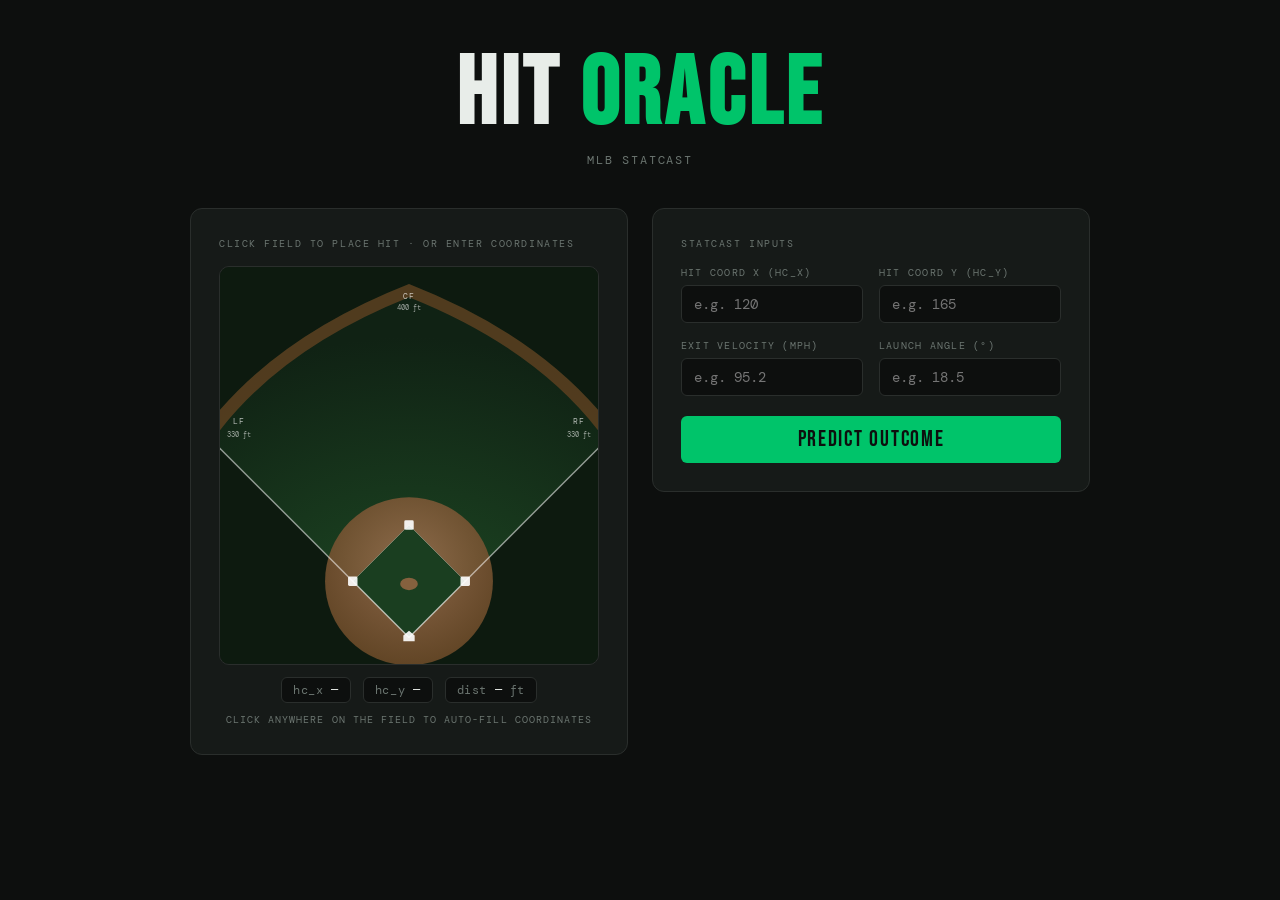
==== frontend/index.html @ 84f7b905 "Add Vercel Web Analytics to project ## Vercel Web Analytics Installation Report  ### Summary Success" ====
<!DOCTYPE html>
<html lang="en">
<head>
  <meta charset="UTF-8">
  <meta name="viewport" content="width=device-width, initial-scale=1.0">
  <title>Hit Oracle</title>
  <link href="https://fonts.googleapis.com/css2?family=Bebas+Neue&family=DM+Mono:wght@400;500&display=swap" rel="stylesheet">
  <link rel="stylesheet" href="styles.css">
  <script defer src="https://cdn.vercel-insights.com/v1/script.js"></script>
</head>
<body>

<header>
  <h1>HIT <span>ORACLE</span></h1>
  <p class="subtitle">MLB Statcast</p>
</header>

<div class="layout">

  <!-- Left: interactive field -->
  <div class="card field-panel">
    <p class="card-label">Click field to place hit · or enter coordinates</p>
    <svg id="field-svg" viewBox="0 0 400 420" xmlns="http://www.w3.org/2000/svg"></svg>
    <div class="coord-display">
      <div class="coord-pill">hc_x <span id="display-x">—</span></div>
      <div class="coord-pill">hc_y <span id="display-y">—</span></div>
      <div class="coord-pill">dist <span id="display-dist">—</span> ft</div>
    </div>
    <p class="field-hint">Click anywhere on the field to auto-fill coordinates</p>
    <p class="foul-msg" id="foul-msg">⚠ Foul territory — click within the fair lines</p>
  </div>

  <!-- Right: inputs + results -->
  <div class="card">
    <p class="card-label">Statcast inputs</p>
    <div class="fields">
      <div class="field">
        <label>Hit coord X (hc_x)</label>
        <input type="number" id="hc_x" placeholder="e.g. 120" step="0.1" oninput="onCoordInput()">
      </div>
      <div class="field">
        <label>Hit coord Y (hc_y)</label>
        <input type="number" id="hc_y" placeholder="e.g. 165" step="0.1" oninput="onCoordInput()">
      </div>
      <div class="field">
        <label>Exit velocity (mph)</label>
        <input type="number" id="launch_speed" placeholder="e.g. 95.2" step="0.1">
      </div>
      <div class="field">
        <label>Launch angle (°)</label>
        <input type="number" id="launch_angle" placeholder="e.g. 18.5" step="0.1">
      </div>
    </div>

    <button id="predict-btn" onclick="predict()">Predict outcome</button>
    <p class="error-msg" id="error-msg"></p>

    <div class="results" id="results">
      <div class="divider"></div>
      <div class="hit-row">
        <div>
          <p class="hit-label">Hit probability</p>
          <p class="hit-value green" id="hit-pct">—</p>
        </div>
        <div style="text-align:right">
          <p class="hit-label">Out probability</p>
          <p class="hit-value red" id="out-pct">—</p>
        </div>
      </div>
      <div class="bar-wrap">
        <div class="bar-fill" id="hit-bar"></div>
      </div>
      <div>
        <p class="breakdown-title">If a hit — outcome breakdown</p>
        <div class="breakdown-rows" id="breakdown-rows"></div>
      </div>
    </div>
  </div>

</div>

<script src="field.js"></script>
<script src="predict.js"></script>
<script>buildField();</script>
</body>
</html>
---- frontend/styles.css ----
*, *::before, *::after { box-sizing: border-box; margin: 0; padding: 0; }

:root {
  --green: #00c46a;
  --red: #ff3b3b;
  --amber: #f5a623;
  --bg: #0d0f0e;
  --surface: #161a18;
  --border: #2a2e2c;
  --text: #e8ede9;
  --muted: #6b7570;
}

body {
  background: var(--bg);
  color: var(--text);
  font-family: 'DM Mono', monospace;
  min-height: 100vh;
  display: flex;
  flex-direction: column;
  align-items: center;
  padding: 3rem 1.5rem;
}

/* ── Header ── */
header { text-align: center; margin-bottom: 2.5rem; }

h1 {
  font-family: 'Bebas Neue', sans-serif;
  font-size: clamp(3rem, 8vw, 6rem);
  letter-spacing: 0.04em;
  line-height: 1;
}

h1 span { color: var(--green); }

.subtitle {
  font-size: 0.75rem;
  color: var(--muted);
  letter-spacing: 0.15em;
  text-transform: uppercase;
  margin-top: 0.5rem;
}

/* ── Layout ── */
.layout {
  display: grid;
  grid-template-columns: 1fr 1fr;
  gap: 1.5rem;
  width: 100%;
  max-width: 900px;
  align-items: start;
}

@media (max-width: 700px) {
  .layout { grid-template-columns: 1fr; }
}

/* ── Cards ── */
.card {
  background: var(--surface);
  border: 1px solid var(--border);
  border-radius: 12px;
  padding: 1.75rem;
}

.card-label {
  font-size: 0.65rem;
  letter-spacing: 0.15em;
  text-transform: uppercase;
  color: var(--muted);
  margin-bottom: 1rem;
}

/* ── Form fields ── */
.fields {
  display: grid;
  grid-template-columns: 1fr 1fr;
  gap: 1rem;
  margin-bottom: 1.25rem;
}

.field { display: flex; flex-direction: column; gap: 0.4rem; }
.field.full { grid-column: 1 / -1; }

label {
  font-size: 0.65rem;
  letter-spacing: 0.12em;
  text-transform: uppercase;
  color: var(--muted);
}

input[type="number"] {
  background: var(--bg);
  border: 1px solid var(--border);
  border-radius: 6px;
  color: var(--text);
  font-family: 'DM Mono', monospace;
  font-size: 0.9rem;
  padding: 0.55rem 0.75rem;
  width: 100%;
  transition: border-color 0.15s;
  -moz-appearance: textfield;
}

input[type="number"]::-webkit-inner-spin-button,
input[type="number"]::-webkit-outer-spin-button { -webkit-appearance: none; }

input[type="number"]:focus { outline: none; border-color: var(--green); }



/* ── Foul territory warning ── */
.foul-msg {
  display: none;
  margin-top: 0.5rem;
  font-size: 0.72rem;
  color: var(--red);
  letter-spacing: 0.04em;
  text-align: center;
}

.foul-msg.visible { display: block; }

/* ── Button ── */
button {
  width: 100%;
  background: var(--green);
  color: #0d0f0e;
  border: none;
  border-radius: 6px;
  font-family: 'Bebas Neue', sans-serif;
  font-size: 1.35rem;
  letter-spacing: 0.08em;
  padding: 0.7rem;
  cursor: pointer;
  transition: opacity 0.15s, transform 0.1s;
}

button:hover { opacity: 0.88; }
button:active { transform: scale(0.98); }
button:disabled { opacity: 0.4; cursor: not-allowed; }

/* ── Results ── */
.results {
  margin-top: 1.5rem;
  display: none;
  flex-direction: column;
  gap: 1.25rem;
}

.results.visible { display: flex; }

.divider { height: 1px; background: var(--border); }

.hit-row {
  display: flex;
  justify-content: space-between;
  align-items: center;
}

.hit-label {
  font-size: 0.7rem;
  letter-spacing: 0.12em;
  text-transform: uppercase;
  color: var(--muted);
}

.hit-value {
  font-family: 'Bebas Neue', sans-serif;
  font-size: 2.75rem;
  line-height: 1;
}

.hit-value.green { color: var(--green); }
.hit-value.red   { color: var(--red); }

.bar-wrap {
  height: 6px;
  background: var(--border);
  border-radius: 99px;
  overflow: hidden;
}

.bar-fill {
  height: 100%;
  border-radius: 99px;
  background: var(--green);
  transition: width 0.6s cubic-bezier(0.4, 0, 0.2, 1);
  width: 0%;
}

.breakdown-title {
  font-size: 0.65rem;
  letter-spacing: 0.12em;
  text-transform: uppercase;
  color: var(--muted);
  margin-bottom: 0.75rem;
}

.breakdown-rows { display: flex; flex-direction: column; gap: 0.6rem; }

.b-row {
  display: grid;
  grid-template-columns: 55px 1fr 40px;
  align-items: center;
  gap: 0.6rem;
}

.b-label {
  font-size: 0.72rem;
  color: var(--muted);
  text-transform: uppercase;
  letter-spacing: 0.08em;
}

.b-pct { font-size: 0.82rem; text-align: right; color: var(--text); }
.b-bar { background: var(--border); border-radius: 99px; height: 4px; overflow: hidden; }
.b-fill { height: 100%; border-radius: 99px; transition: width 0.6s cubic-bezier(0.4,0,0.2,1); width: 0%; }

.single-fill { background: var(--green); }
.double-fill  { background: var(--amber); }
.triple-fill  { background: #a78bfa; }
.hr-fill      { background: var(--red); }

.error-msg {
  font-size: 0.78rem;
  color: var(--red);
  text-align: center;
  display: none;
  margin-top: 0.75rem;
}

.error-msg.visible { display: block; }

/* ── Field panel ── */
.field-panel { position: relative; }

#field-svg {
  width: 100%;
  border-radius: 10px;
  cursor: crosshair;
  display: block;
  border: 1px solid var(--border);
}

.field-hint {
  font-size: 0.65rem;
  color: var(--muted);
  letter-spacing: 0.1em;
  text-transform: uppercase;
  text-align: center;
  margin-top: 0.6rem;
}

.coord-display {
  display: flex;
  gap: 0.75rem;
  margin-top: 0.75rem;
  justify-content: center;
}

.coord-pill {
  background: var(--bg);
  border: 1px solid var(--border);
  border-radius: 6px;
  padding: 0.3rem 0.7rem;
  font-size: 0.72rem;
  color: var(--muted);
  letter-spacing: 0.05em;
}

.coord-pill span { color: var(--text); }
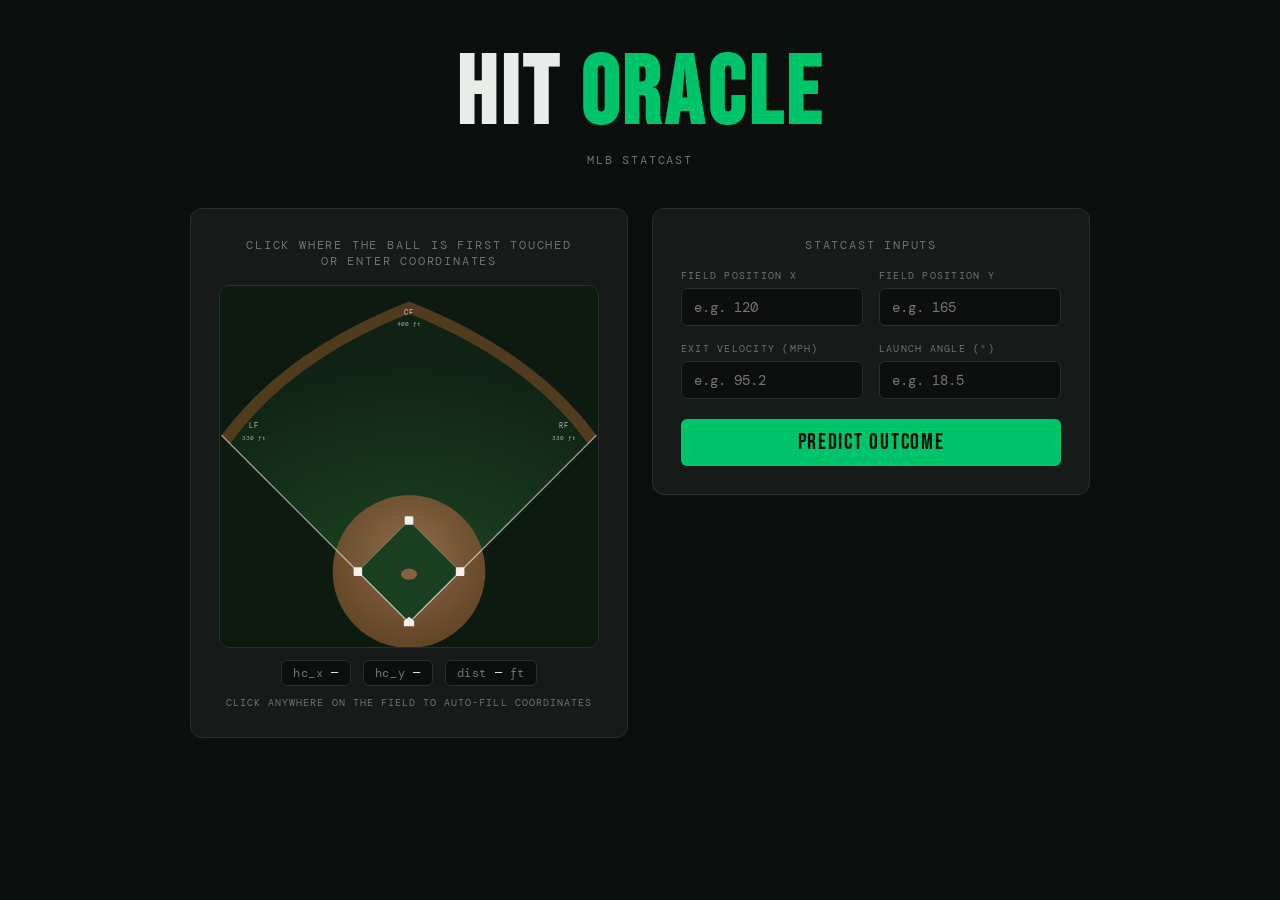
==== commit d1fbe0b0: "Fixed visual bugs" ====
--- a/frontend/index.html
+++ b/frontend/index.html
@@ -19,8 +19,8 @@
 
   <!-- Left: interactive field -->
   <div class="card field-panel">
-    <p class="card-label">Click field to place hit · or enter coordinates</p>
-    <svg id="field-svg" viewBox="0 0 400 420" xmlns="http://www.w3.org/2000/svg"></svg>
+    <p class="card-label">Click where the ball is first touched<br>or enter coordinates</p>
+    <svg id="field-svg" viewBox="0 0 440 420" xmlns="http://www.w3.org/2000/svg"></svg>
     <div class="coord-display">
       <div class="coord-pill">hc_x <span id="display-x">—</span></div>
       <div class="coord-pill">hc_y <span id="display-y">—</span></div>
@@ -35,11 +35,11 @@
     <p class="card-label">Statcast inputs</p>
     <div class="fields">
       <div class="field">
-        <label>Hit coord X (hc_x)</label>
+        <label>Field position X</label>
         <input type="number" id="hc_x" placeholder="e.g. 120" step="0.1" oninput="onCoordInput()">
       </div>
       <div class="field">
-        <label>Hit coord Y (hc_y)</label>
+        <label>Field position Y</label>
         <input type="number" id="hc_y" placeholder="e.g. 165" step="0.1" oninput="onCoordInput()">
       </div>
       <div class="field">
--- a/frontend/styles.css
+++ b/frontend/styles.css
@@ -65,11 +65,12 @@
 }
 
 .card-label {
-  font-size: 0.65rem;
+  font-size: 0.75rem;
   letter-spacing: 0.15em;
   text-transform: uppercase;
   color: var(--muted);
   margin-bottom: 1rem;
+  text-align: center;
 }
 
 /* ── Form fields ── */
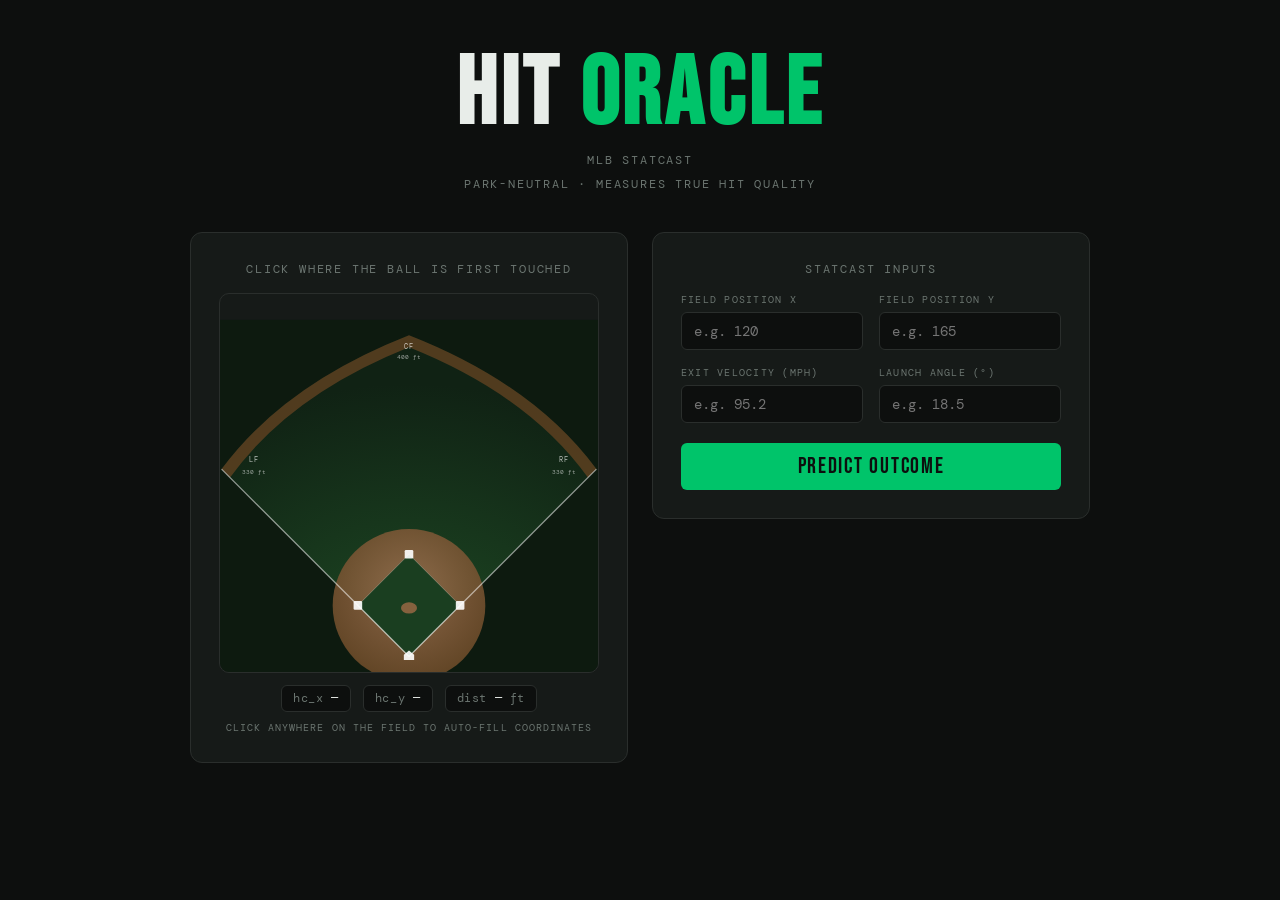
==== commit c019fc99: "Adjust field dimensions" ====
--- a/frontend/index.html
+++ b/frontend/index.html
@@ -13,14 +13,15 @@
 <header>
   <h1>HIT <span>ORACLE</span></h1>
   <p class="subtitle">MLB Statcast</p>
+  <p class="subtitle">Park-neutral · measures true hit quality</p>
 </header>
 
 <div class="layout">
 
   <!-- Left: interactive field -->
   <div class="card field-panel">
-    <p class="card-label">Click where the ball is first touched<br>or enter coordinates</p>
-    <svg id="field-svg" viewBox="0 0 440 420" xmlns="http://www.w3.org/2000/svg"></svg>
+    <p class="card-label">Click where the ball is first touched</p>
+    <svg id="field-svg" viewBox="0 -30 440 440" xmlns="http://www.w3.org/2000/svg"></svg>
     <div class="coord-display">
       <div class="coord-pill">hc_x <span id="display-x">—</span></div>
       <div class="coord-pill">hc_y <span id="display-y">—</span></div>
--- a/frontend/styles.css
+++ b/frontend/styles.css
@@ -269,6 +269,13 @@
   font-size: 0.72rem;
   color: var(--muted);
   letter-spacing: 0.05em;
+  white-space: nowrap;
+}
+
+@media (max-width: 700px) {
+  .fields {
+    grid-template-columns: 1fr;
+  }
 }
 
 .coord-pill span { color: var(--text); }
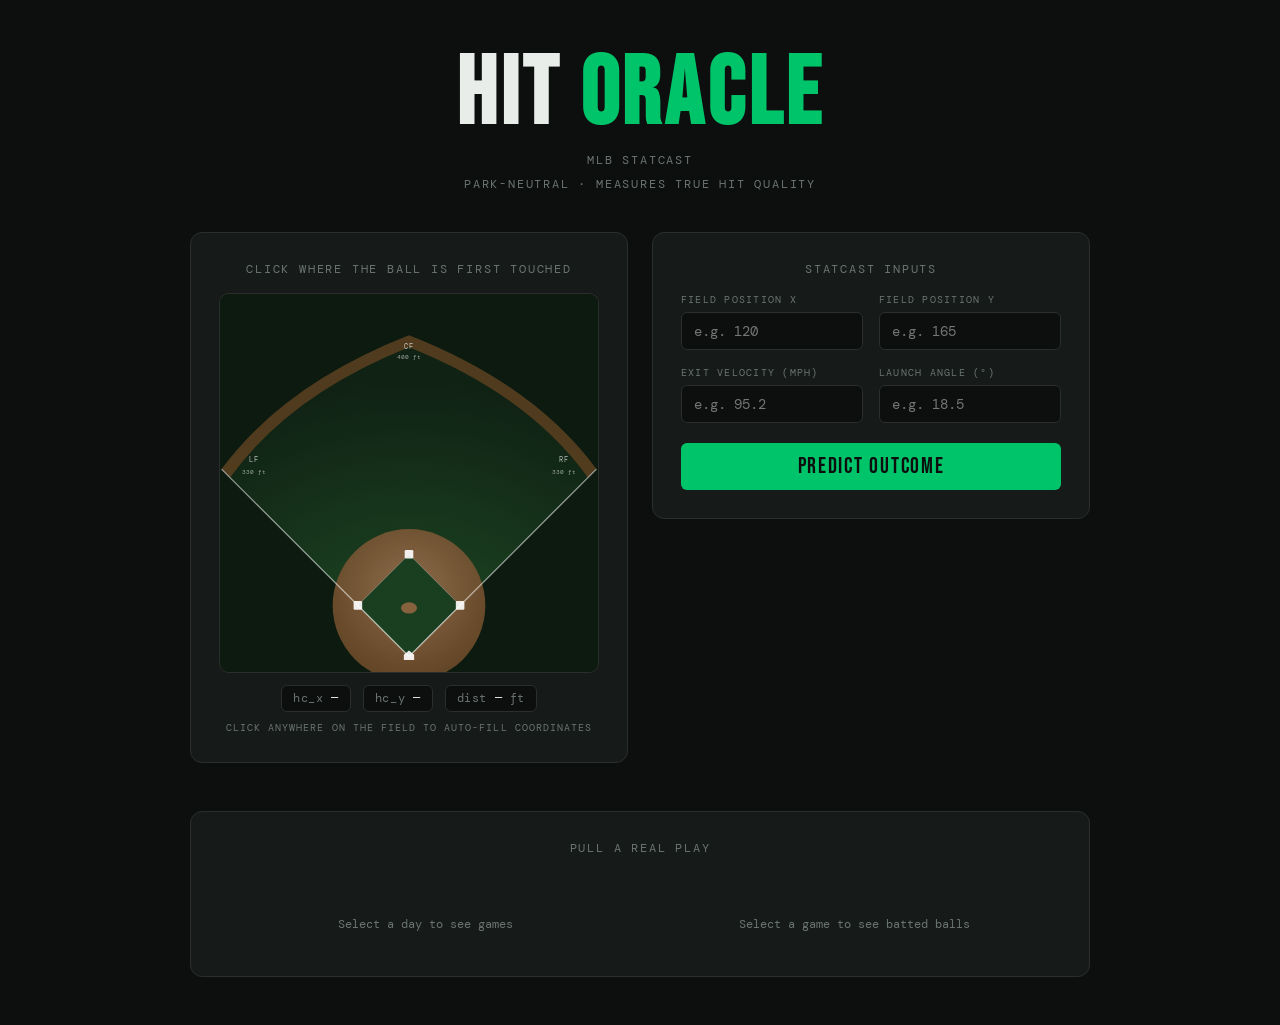
==== commit 1d77be36: "Implemented live play puller" ====
--- a/frontend/index.html
+++ b/frontend/index.html
@@ -78,10 +78,28 @@
     </div>
   </div>
 
+  <!-- Full width: pull a real play from the last 30 days -->
+  <div class="card live-panel">
+    <p class="card-label">Pull a real play</p>
+    <div class="day-scroller" id="day-scroller"></div>
+    <div class="live-columns">
+      <div class="games-list" id="games-list">
+        <p class="live-hint">Select a day to see games</p>
+      </div>
+      <div class="plays-list" id="plays-list">
+        <p class="live-hint">Select a game to see batted balls</p>
+      </div>
+    </div>
+  </div>
+
 </div>
 
 <script src="field.js"></script>
 <script src="predict.js"></script>
-<script>buildField();</script>
+<script src="livefeed.js"></script>
+<script>
+  buildField();
+  initLiveFeed();
+</script>
 </body>
 </html>
--- a/frontend/styles.css
+++ b/frontend/styles.css
@@ -278,4 +278,91 @@
   }
 }
 
-.coord-pill span { color: var(--text); }+.coord-pill span { color: var(--text); }
+
+/* ── Live plays panel ── */
+.live-panel {
+  grid-column: 1 / -1;
+  margin-top: 1.5rem;
+}
+
+.day-scroller {
+  display: flex;
+  gap: 0.5rem;
+  overflow-x: auto;
+  padding-bottom: 0.75rem;
+  margin-bottom: 1rem;
+  scrollbar-width: thin;
+}
+
+.day-pill {
+  flex: 0 0 auto;
+  width: auto;
+  background: var(--bg);
+  border: 1px solid var(--border);
+  border-radius: 99px;
+  color: var(--muted);
+  font-family: 'DM Mono', monospace;
+  font-size: 0.72rem;
+  padding: 0.45rem 0.9rem;
+  cursor: pointer;
+  white-space: nowrap;
+  transition: border-color 0.15s, color 0.15s;
+}
+
+.day-pill:hover { border-color: var(--green); opacity: 1; }
+.day-pill.active { background: var(--green); color: #0d0f0e; border-color: var(--green); font-weight: 600; }
+
+.live-columns {
+  display: grid;
+  grid-template-columns: 1fr 1fr;
+  gap: 1rem;
+}
+
+@media (max-width: 700px) {
+  .live-columns { grid-template-columns: 1fr; }
+}
+
+.games-list, .plays-list {
+  display: flex;
+  flex-direction: column;
+  gap: 0.4rem;
+  max-height: 280px;
+  overflow-y: auto;
+}
+
+.live-hint {
+  font-size: 0.75rem;
+  color: var(--muted);
+  text-align: center;
+  padding: 1rem 0;
+}
+
+.live-hint.error { color: var(--red); }
+
+.game-row, .play-row {
+  display: flex;
+  justify-content: space-between;
+  align-items: center;
+  width: auto;
+  background: var(--bg);
+  border: 1px solid var(--border);
+  border-radius: 6px;
+  padding: 0.55rem 0.75rem;
+  font-family: 'DM Mono', monospace;
+  font-size: 0.75rem;
+  font-weight: normal;
+  letter-spacing: normal;
+  color: var(--text);
+  cursor: pointer;
+  text-align: left;
+  transition: border-color 0.15s;
+}
+
+.game-row:hover, .play-row:hover { border-color: var(--green); opacity: 1; }
+.game-row.active, .play-row.active { border-color: var(--green); background: rgba(0, 196, 106, 0.08); }
+
+.game-status { color: var(--muted); font-size: 0.68rem; }
+.play-batter { font-weight: 600; }
+.play-event { color: var(--muted); flex: 1; text-align: center; }
+.play-inning { color: var(--muted); font-size: 0.7rem; }
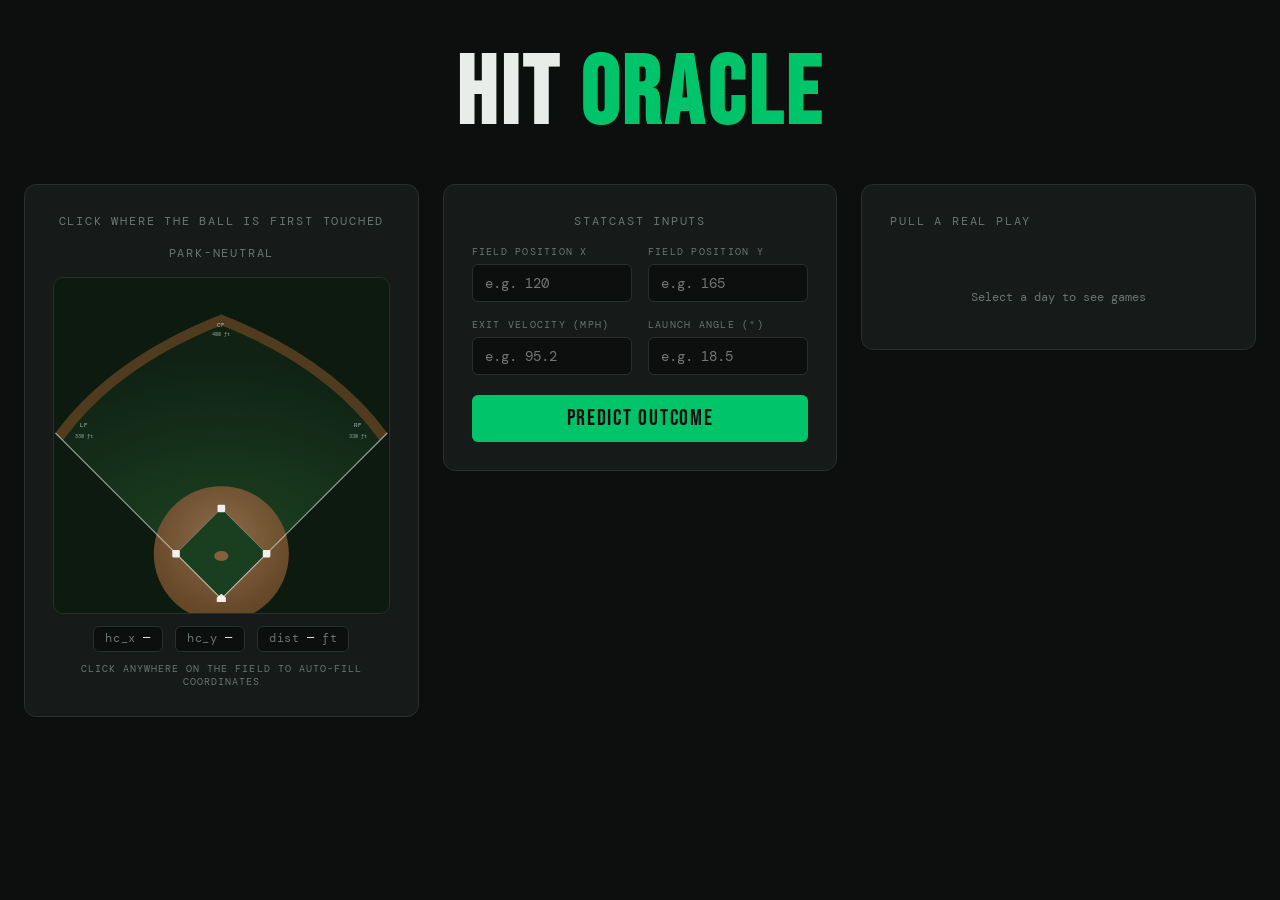
==== commit 0130d857: "Ui layout and alignment changes" ====
--- a/frontend/index.html
+++ b/frontend/index.html
@@ -12,8 +12,6 @@
 
 <header>
   <h1>HIT <span>ORACLE</span></h1>
-  <p class="subtitle">MLB Statcast</p>
-  <p class="subtitle">Park-neutral · measures true hit quality</p>
 </header>
 
 <div class="layout">
@@ -21,6 +19,7 @@
   <!-- Left: interactive field -->
   <div class="card field-panel">
     <p class="card-label">Click where the ball is first touched</p>
+    <p class="card-label">Park-neutral</p>
     <svg id="field-svg" viewBox="0 -30 440 440" xmlns="http://www.w3.org/2000/svg"></svg>
     <div class="coord-display">
       <div class="coord-pill">hc_x <span id="display-x">—</span></div>
@@ -80,15 +79,16 @@
 
   <!-- Full width: pull a real play from the last 30 days -->
   <div class="card live-panel">
-    <p class="card-label">Pull a real play</p>
+    <div class="live-panel-header">
+      <button class="back-btn" id="back-btn" type="button">←</button>
+      <p class="card-label" id="live-panel-title">Pull a real play</p>
+    </div>
     <div class="day-scroller" id="day-scroller"></div>
-    <div class="live-columns">
-      <div class="games-list" id="games-list">
-        <p class="live-hint">Select a day to see games</p>
-      </div>
-      <div class="plays-list" id="plays-list">
-        <p class="live-hint">Select a game to see batted balls</p>
-      </div>
+    <div class="games-list" id="games-list">
+      <p class="live-hint">Select a day to see games</p>
+    </div>
+    <div class="plays-list hidden" id="plays-list">
+      <p class="live-hint">Select a game to see batted balls</p>
     </div>
   </div>
 
--- a/frontend/styles.css
+++ b/frontend/styles.css
@@ -45,11 +45,16 @@
 /* ── Layout ── */
 .layout {
   display: grid;
-  grid-template-columns: 1fr 1fr;
+  grid-template-columns: 1fr 1fr 1fr;
   gap: 1.5rem;
   width: 100%;
-  max-width: 900px;
+  max-width: 1320px;
   align-items: start;
+}
+
+@media (max-width: 1000px) {
+  .layout { grid-template-columns: 1fr 1fr; }
+  .live-panel { grid-column: 1 / -1; }
 }
 
 @media (max-width: 700px) {
@@ -62,6 +67,7 @@
   border: 1px solid var(--border);
   border-radius: 12px;
   padding: 1.75rem;
+  min-width: 0;
 }
 
 .card-label {
@@ -108,8 +114,6 @@
 input[type="number"]::-webkit-outer-spin-button { -webkit-appearance: none; }
 
 input[type="number"]:focus { outline: none; border-color: var(--green); }
-
-
 
 /* ── Foul territory warning ── */
 .foul-msg {
@@ -282,9 +286,42 @@
 
 /* ── Live plays panel ── */
 .live-panel {
-  grid-column: 1 / -1;
-  margin-top: 1.5rem;
-}
+  min-width: 0;
+}
+
+.live-panel-header {
+  display: flex;
+  align-items: center;
+  gap: 0.75rem;
+  margin-bottom: 1rem;
+}
+
+.live-panel-header .card-label {
+  margin-bottom: 0;
+  text-align: left;
+}
+
+.back-btn {
+  display: none;
+  align-items: center;
+  justify-content: center;
+  width: 26px;
+  height: 26px;
+  flex: 0 0 auto;
+  background: var(--bg);
+  border: 1px solid var(--border);
+  border-radius: 6px;
+  color: var(--text);
+  font-family: 'DM Mono', monospace;
+  font-size: 0.95rem;
+  letter-spacing: 0;
+  padding: 0;
+  cursor: pointer;
+  transition: border-color 0.15s, color 0.15s;
+}
+
+.back-btn.visible { display: flex; }
+.back-btn:hover { border-color: var(--green); color: var(--green); }
 
 .day-scroller {
   display: flex;
@@ -292,8 +329,10 @@
   overflow-x: auto;
   padding-bottom: 0.75rem;
   margin-bottom: 1rem;
-  scrollbar-width: thin;
-}
+  min-width: 0;
+}
+
+.day-scroller.hidden { display: none; }
 
 .day-pill {
   flex: 0 0 auto;
@@ -313,16 +352,6 @@
 .day-pill:hover { border-color: var(--green); opacity: 1; }
 .day-pill.active { background: var(--green); color: #0d0f0e; border-color: var(--green); font-weight: 600; }
 
-.live-columns {
-  display: grid;
-  grid-template-columns: 1fr 1fr;
-  gap: 1rem;
-}
-
-@media (max-width: 700px) {
-  .live-columns { grid-template-columns: 1fr; }
-}
-
 .games-list, .plays-list {
   display: flex;
   flex-direction: column;
@@ -330,6 +359,8 @@
   max-height: 280px;
   overflow-y: auto;
 }
+
+.games-list.hidden, .plays-list.hidden { display: none; }
 
 .live-hint {
   font-size: 0.75rem;
@@ -359,10 +390,106 @@
   transition: border-color 0.15s;
 }
 
+.game-row {
+  display: grid;
+  grid-template-columns: 72px 1fr 96px;
+  align-items: center;
+  gap: 0.6rem;
+}
+
+.game-status {
+  color: var(--muted);
+  font-size: 0.68rem;
+  text-align: right;
+  white-space: nowrap;
+}
+
+.game-teams-compact {
+  display: inline-flex;
+  align-items: center;
+  gap: 0.35rem;
+  flex: 0 0 auto;
+}
+
+.at-sign {
+  color: var(--muted);
+  font-size: 0.7rem;
+}
+
+.game-score-compact {
+  font-family: 'Bebas Neue', sans-serif;
+  font-size: 1.1rem;
+  letter-spacing: 0.04em;
+  color: var(--green);
+  flex: 1;
+  text-align: center;
+}
+
 .game-row:hover, .play-row:hover { border-color: var(--green); opacity: 1; }
 .game-row.active, .play-row.active { border-color: var(--green); background: rgba(0, 196, 106, 0.08); }
 
+.team-logo {
+  width: 25px;
+  height: 25px;
+  object-fit: contain;
+  vertical-align: middle;
+}
+
 .game-status { color: var(--muted); font-size: 0.68rem; }
-.play-batter { font-weight: 600; }
-.play-event { color: var(--muted); flex: 1; text-align: center; }
-.play-inning { color: var(--muted); font-size: 0.7rem; }+
+.play-row {
+  display: grid;
+  grid-template-columns: 1fr 1fr auto;
+  align-items: center;
+  gap: 0.6rem;
+}
+
+.play-batter {
+  font-weight: 600;
+  text-align: left;
+}
+
+.play-event {
+  color: var(--muted);
+  text-align: left;
+}
+
+.play-inning {
+  color: var(--muted);
+  font-size: 0.7rem;
+  text-align: right;
+}
+
+/* ── Themed scrollbars ── */
+.day-scroller,
+.games-list,
+.plays-list {
+  scrollbar-width: thin;
+  scrollbar-color: var(--border) var(--bg);
+}
+
+.day-scroller::-webkit-scrollbar,
+.games-list::-webkit-scrollbar,
+.plays-list::-webkit-scrollbar {
+  width: 6px;
+  height: 6px;
+}
+
+.day-scroller::-webkit-scrollbar-track,
+.games-list::-webkit-scrollbar-track,
+.plays-list::-webkit-scrollbar-track {
+  background: var(--bg);
+}
+
+.day-scroller::-webkit-scrollbar-thumb,
+.games-list::-webkit-scrollbar-thumb,
+.plays-list::-webkit-scrollbar-thumb {
+  background: var(--border);
+  border-radius: 99px;
+}
+
+.day-scroller::-webkit-scrollbar-thumb:hover,
+.games-list::-webkit-scrollbar-thumb:hover,
+.plays-list::-webkit-scrollbar-thumb:hover {
+  background: var(--green);
+}
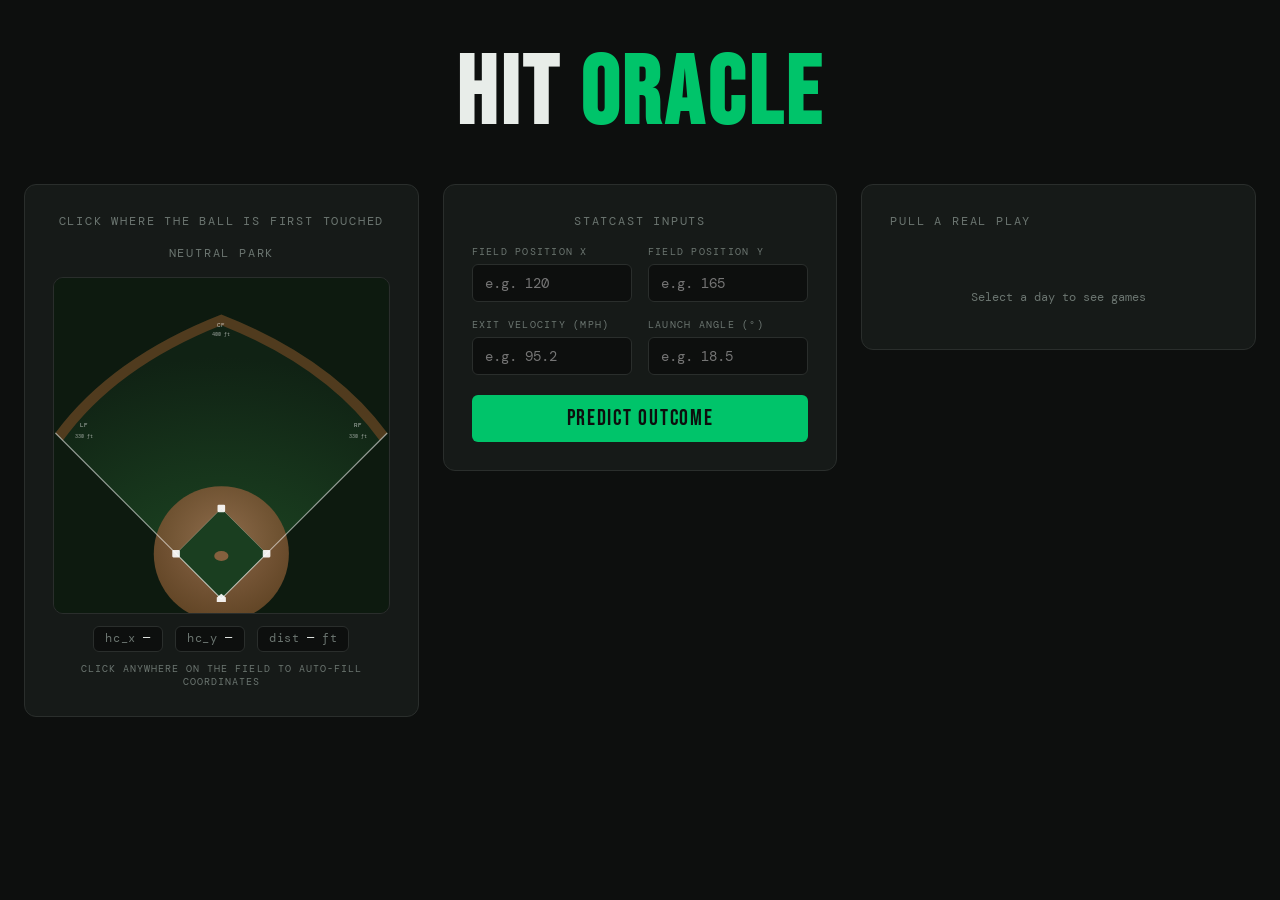
==== commit d0f8a249: "Ordered games and fitlered out foulouts" ====
--- a/frontend/index.html
+++ b/frontend/index.html
@@ -19,7 +19,7 @@
   <!-- Left: interactive field -->
   <div class="card field-panel">
     <p class="card-label">Click where the ball is first touched</p>
-    <p class="card-label">Park-neutral</p>
+    <p class="card-label">Neutral Park</p>
     <svg id="field-svg" viewBox="0 -30 440 440" xmlns="http://www.w3.org/2000/svg"></svg>
     <div class="coord-display">
       <div class="coord-pill">hc_x <span id="display-x">—</span></div>
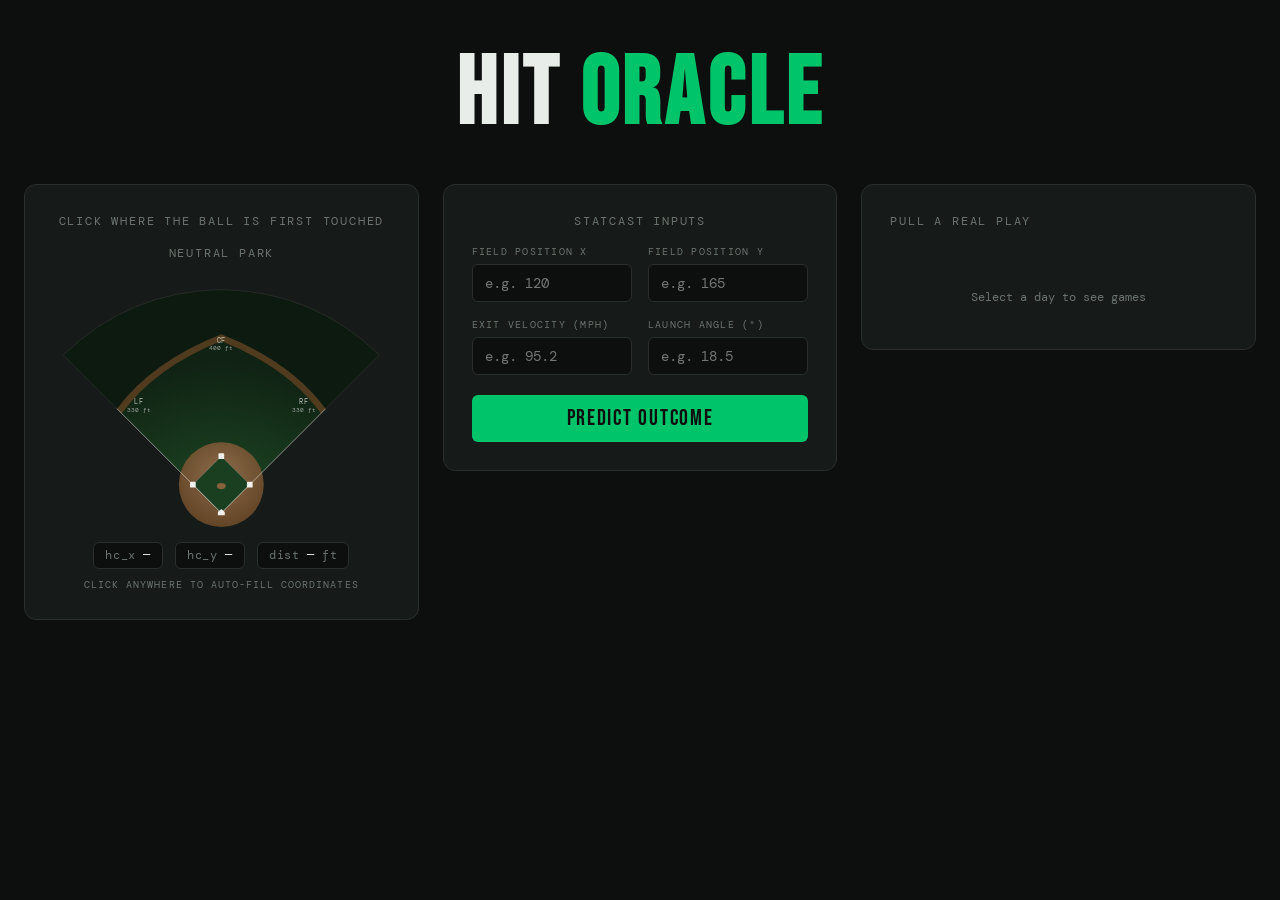
==== commit ab798fff: "Reworked field dist calc and shape" ====
--- a/frontend/index.html
+++ b/frontend/index.html
@@ -20,14 +20,14 @@
   <div class="card field-panel">
     <p class="card-label">Click where the ball is first touched</p>
     <p class="card-label">Neutral Park</p>
-    <svg id="field-svg" viewBox="0 -30 440 440" xmlns="http://www.w3.org/2000/svg"></svg>
+    <svg id="field-svg" xmlns="http://www.w3.org/2000/svg"></svg>
     <div class="coord-display">
       <div class="coord-pill">hc_x <span id="display-x">—</span></div>
       <div class="coord-pill">hc_y <span id="display-y">—</span></div>
       <div class="coord-pill">dist <span id="display-dist">—</span> ft</div>
     </div>
-    <p class="field-hint">Click anywhere on the field to auto-fill coordinates</p>
-    <p class="foul-msg" id="foul-msg">⚠ Foul territory — click within the fair lines</p>
+    <p class="field-hint">Click anywhere to auto-fill coordinates</p>
+    <p class="foul-msg" id="foul-msg">⚠ Out of Play — click within the fair lines</p>
   </div>
 
   <!-- Right: inputs + results -->
--- a/frontend/styles.css
+++ b/frontend/styles.css
@@ -243,10 +243,8 @@
 
 #field-svg {
   width: 100%;
-  border-radius: 10px;
   cursor: crosshair;
   display: block;
-  border: 1px solid var(--border);
 }
 
 .field-hint {
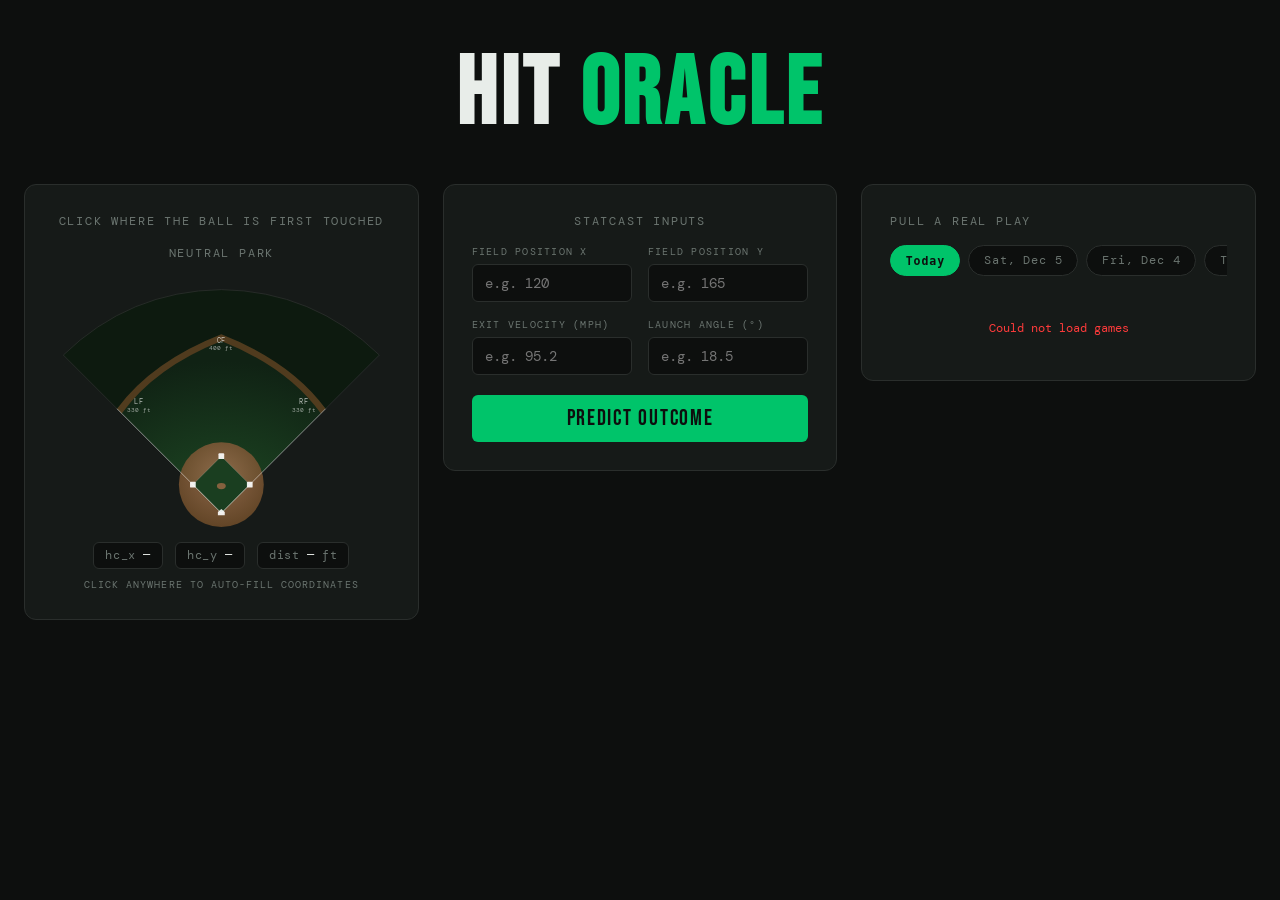
==== commit 8ffd77b4: "Rename file to match for deployment" ====
--- a/frontend/index.html
+++ b/frontend/index.html
@@ -96,7 +96,7 @@
 
 <script src="field.js"></script>
 <script src="predict.js"></script>
-<script src="livefeed.js"></script>
+<script src="liveFeed.js"></script>
 <script>
   buildField();
   initLiveFeed();
